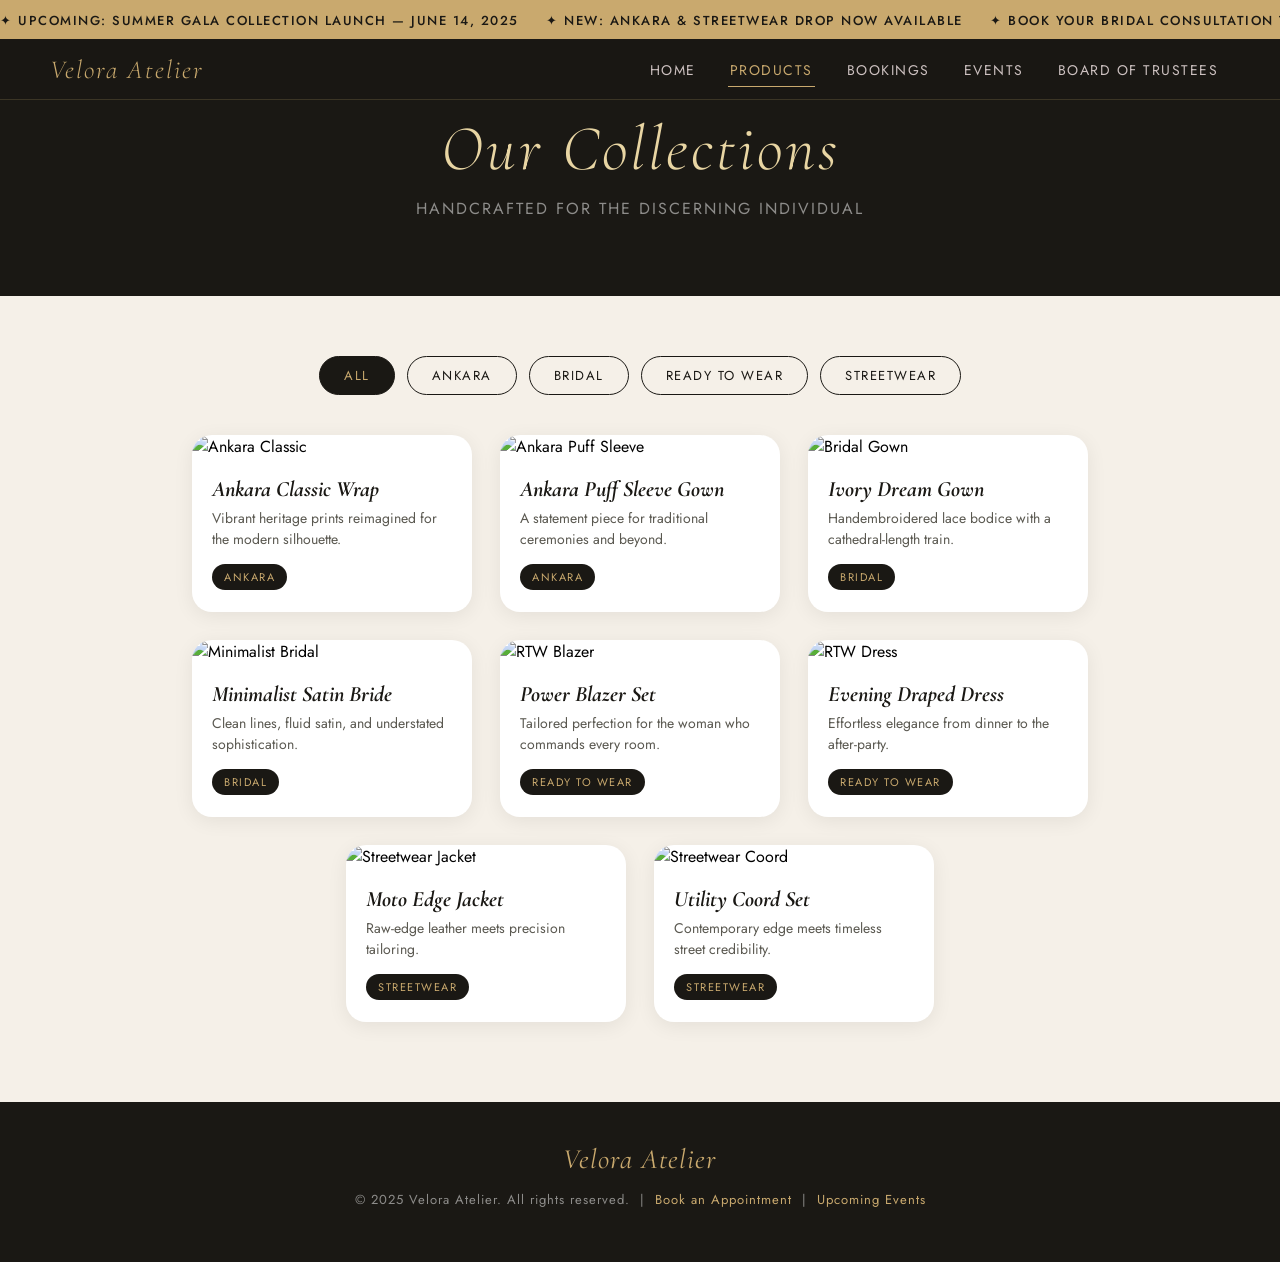
==== product.html @ ba20d177 "Add files via upload" ====
<!DOCTYPE html>
<html lang="en">
<head>
  <meta charset="UTF-8">
  <meta name="viewport" content="width=device-width, initial-scale=1.0">
  <link rel="stylesheet" href="Practice.css">
  <title>Velora Atelier — Products</title>
</head>
<body>

  <!-- MARQUEE -->
  <div class="marquee-bar">
    <div class="marquee-inner">
      ✦ UPCOMING: Summer Gala Collection Launch — June 14, 2025 &nbsp;&nbsp;&nbsp;
      ✦ NEW: Ankara & Streetwear drop now available &nbsp;&nbsp;&nbsp;
      ✦ BOOK your bridal consultation today — limited slots &nbsp;&nbsp;&nbsp;
      ✦ EVENT: Lagos Fashion Week — July 2025 &nbsp;&nbsp;&nbsp;
      ✦ FREE delivery on orders above ₦150,000 &nbsp;&nbsp;&nbsp;
    </div>
  </div>

  <!-- NAVBAR -->
  <nav class="navbar">
    <div class="logo"><h2>Velora Atelier</h2></div>
    <ul class="nav-links">
      <li><a href="index.html">Home</a></li>
      <li><a href="product.html" class="active">Products</a></li>
      <li><a href="bookings.html">Bookings</a></li>
      <li><a href="events.html">Events</a></li>
      <li><a href="trustees.html">Board of Trustees</a></li>
    </ul>
  </nav>

  <!-- PAGE HERO -->
  <section class="page-hero">
    <h1>Our Collections</h1>
    <p>Handcrafted for the discerning individual</p>
  </section>

  <!-- PRODUCTS -->
  <section class="products-section">

    <!-- FILTER BAR (JavaScript feature) -->
    <div class="filter-bar">
      <button class="filter-btn active" onclick="filterProducts('all', this)">All</button>
      <button class="filter-btn" onclick="filterProducts('ankara', this)">Ankara</button>
      <button class="filter-btn" onclick="filterProducts('bridal', this)">Bridal</button>
      <button class="filter-btn" onclick="filterProducts('ready-to-wear', this)">Ready to Wear</button>
      <button class="filter-btn" onclick="filterProducts('streetwear', this)">Streetwear</button>
    </div>

    <div class="products-grid" id="productsGrid">

      <div class="product-card" data-category="ankara">
        <img src="Pictures/ankara.jpg" alt="Ankara Classic">
        <div class="product-info">
          <h3>Ankara Classic Wrap</h3>
          <p>Vibrant heritage prints reimagined for the modern silhouette.</p>
          <span class="product-tag">Ankara</span>
        </div>
      </div>

      <div class="product-card" data-category="ankara">
        <img src="Pictures/ankara.jpg" alt="Ankara Puff Sleeve">
        <div class="product-info">
          <h3>Ankara Puff Sleeve Gown</h3>
          <p>A statement piece for traditional ceremonies and beyond.</p>
          <span class="product-tag">Ankara</span>
        </div>
      </div>

      <div class="product-card" data-category="bridal">
        <img src="Pictures/bridal.jpg" alt="Bridal Gown">
        <div class="product-info">
          <h3>Ivory Dream Gown</h3>
          <p>Handembroidered lace bodice with a cathedral-length train.</p>
          <span class="product-tag">Bridal</span>
        </div>
      </div>

      <div class="product-card" data-category="bridal">
        <img src="Pictures/bridal.jpg" alt="Minimalist Bridal">
        <div class="product-info">
          <h3>Minimalist Satin Bride</h3>
          <p>Clean lines, fluid satin, and understated sophistication.</p>
          <span class="product-tag">Bridal</span>
        </div>
      </div>

      <div class="product-card" data-category="ready-to-wear">
        <img src="Pictures/ahmadardity-fashion-show-1746622_1920.jpg" alt="RTW Blazer">
        <div class="product-info">
          <h3>Power Blazer Set</h3>
          <p>Tailored perfection for the woman who commands every room.</p>
          <span class="product-tag">Ready to Wear</span>
        </div>
      </div>

      <div class="product-card" data-category="ready-to-wear">
        <img src="Pictures/ahmadardity-fashion-show-1746622_1920.jpg" alt="RTW Dress">
        <div class="product-info">
          <h3>Evening Draped Dress</h3>
          <p>Effortless elegance from dinner to the after-party.</p>
          <span class="product-tag">Ready to Wear</span>
        </div>
      </div>

      <div class="product-card" data-category="streetwear">
        <img src="Pictures/stretwear m.jpg" alt="Streetwear Jacket">
        <div class="product-info">
          <h3>Moto Edge Jacket</h3>
          <p>Raw-edge leather meets precision tailoring.</p>
          <span class="product-tag">Streetwear</span>
        </div>
      </div>

      <div class="product-card" data-category="streetwear">
        <img src="Pictures/streetwear f.jpg" alt="Streetwear Coord">
        <div class="product-info">
          <h3>Utility Coord Set</h3>
          <p>Contemporary edge meets timeless street credibility.</p>
          <span class="product-tag">Streetwear</span>
        </div>
      </div>

    </div>

    <!-- Empty state -->
    <p id="emptyMsg" style="display:none; text-align:center; color:#aaa; font-size:16px; padding:40px;">
      No items found in this category.
    </p>
  </section>

  <!-- FOOTER -->
  <footer>
    <span class="footer-logo">Velora Atelier</span>
    <p>© 2025 Velora Atelier. All rights reserved. &nbsp;|&nbsp;
      <a href="bookings.html">Book an Appointment</a> &nbsp;|&nbsp;
      <a href="events.html">Upcoming Events</a>
    </p>
  </footer>

  <script>
    // ── Product Filter (JavaScript feature)
    function filterProducts(category, btn) {
      document.querySelectorAll('.filter-btn').forEach(b => b.classList.remove('active'));
      btn.classList.add('active');
      const cards = document.querySelectorAll('.product-card');
      let visible = 0;
      cards.forEach(card => {
        if (category === 'all' || card.dataset.category === category) {
          card.style.display = 'block';
          card.style.animation = 'pageFadeIn 0.4s ease';
          visible++;
        } else {
          card.style.display = 'none';
        }
      });
      document.getElementById('emptyMsg').style.display = visible === 0 ? 'block' : 'none';
    }

    // ── Scroll reveal
    const reveals = document.querySelectorAll('.product-card');
    const observer = new IntersectionObserver((entries) => {
      entries.forEach(e => {
        if (e.isIntersecting) {
          e.target.style.opacity = '1';
          e.target.style.transform = 'translateY(0)';
        }
      });
    }, { threshold: 0.1 });
    reveals.forEach(el => {
      el.style.opacity = '0';
      el.style.transform = 'translateY(30px)';
      el.style.transition = 'opacity 0.6s ease, transform 0.6s ease';
      observer.observe(el);
    });
  </script>
</body>
</html>
---- Practice.css ----
/* =============================================
   VELORA ATELIER — Global Stylesheet
   ============================================= */

@import url('https://fonts.googleapis.com/css2?family=Cormorant+Garamond:ital,wght@0,300;0,400;0,600;1,300;1,400&family=Jost:wght@300;400;500;600&display=swap');

:root {
  --gold: #c9a96e;
  --gold-light: #e8d5a3;
  --dark: #1a1814;
  --dark-mid: #2a2720;
  --warm-gray: #5a5850;
  --warm-gray-light: rgba(90, 88, 84, 0.35);
  --cream: #f5f0e8;
  --white: #ffffff;
  --text-light: rgba(233, 219, 219, 0.865);
  --nav-bg: rgba(26, 24, 20, 0.92);
  --radius-sm: 10px;
  --radius-md: 20px;
  --radius-lg: 30px;
  --transition: 0.3s ease;
  --font-display: 'Cormorant Garamond', Georgia, serif;
  --font-body: 'Jost', 'Trebuchet MS', Arial, sans-serif;
}

@keyframes pageFadeIn {
  from { opacity: 0; transform: translateY(18px); }
  to   { opacity: 1; transform: translateY(0); }
}

@keyframes marqueeScroll {
  from { transform: translateX(100vw); }
  to   { transform: translateX(-100%); }
}

@keyframes fadeSlideUp {
  from { opacity: 0; transform: translateY(30px); }
  to   { opacity: 1; transform: translateY(0); }
}

*, *::before, *::after { box-sizing: border-box; }

body {
  margin: 0;
  font-family: var(--font-body);
  background-color: var(--cream);
  animation: pageFadeIn 1.2s ease-out;
}

/* ── MARQUEE ── */
.marquee-bar {
  background-color: var(--gold);
  color: var(--dark);
  padding: 8px 0;
  overflow: hidden;
  white-space: nowrap;
  position: fixed;
  top: 0;
  width: 100%;
  z-index: 1001;
}

.marquee-inner {
  display: inline-block;
  animation: marqueeScroll 28s linear infinite;
  font-family: var(--font-body);
  font-size: 13px;
  font-weight: 500;
  letter-spacing: 1.5px;
  text-transform: uppercase;
}

/* ── NAVBAR ── */
.navbar {
  display: flex;
  justify-content: space-between;
  align-items: center;
  padding: 14px 50px;
  position: fixed;
  top: 40px; /* below marquee */
  width: 100%;
  z-index: 1000;
  background-color: var(--nav-bg);
  backdrop-filter: blur(10px);
  border-bottom: 1px solid rgba(201, 169, 110, 0.2);
}

.logo h2 {
  color: var(--gold);
  font-family: var(--font-display);
  font-style: italic;
  font-weight: 300;
  font-size: 26px;
  margin: 0;
  letter-spacing: 2px;
}

.nav-links {
  display: flex;
  list-style: none;
  margin: 0;
  padding: 0;
  gap: 10px;
}

.nav-links li { margin: 0 10px; }

.nav-links a {
  text-decoration: none;
  color: var(--text-light);
  font-family: var(--font-body);
  font-weight: 400;
  font-size: 14px;
  letter-spacing: 1.5px;
  text-transform: uppercase;
  padding: 6px 2px;
  border-bottom: 1px solid transparent;
  transition: color var(--transition), border-color var(--transition);
}

.nav-links a:hover,
.nav-links a.active {
  color: var(--gold);
  border-bottom-color: var(--gold);
}

/* ── PAGE HERO ── */
.page-hero {
  padding-top: 110px; /* navbar + marquee */
  background: var(--dark);
  text-align: center;
  padding-bottom: 60px;
}

.page-hero h1 {
  font-family: var(--font-display);
  font-style: italic;
  color: var(--gold-light);
  font-size: 64px;
  font-weight: 300;
  margin: 0;
  letter-spacing: 3px;
}

.page-hero p {
  color: rgba(255,255,255,0.5);
  font-size: 16px;
  letter-spacing: 2px;
  text-transform: uppercase;
  margin-top: 10px;
}

/* ── HOME: LANDING FRONT ── */
.front {
  position: relative;
  display: flex;
  flex-direction: column;
  padding-top: 100px; /* marquee (32) + navbar (~68) */
}

.front #landing {
  width: 100%;
  height: 100vh;
  object-fit: cover;
  display: block;
  filter: brightness(38%);
}

.overlay-text {
  position: absolute;
  top: 50%;
  left: 16%;
  transform: translate(-50%, -50%);
  color: white;
  font-size: 62px;
  text-align: center;
  font-family: var(--font-display);
  font-style: italic;
  font-weight: 300;
  letter-spacing: 3px;
  width: 75%;
  animation: fadeSlideUp 1.4s ease-out 0.4s both;
}

.overlay-text p {
  font-family: var(--font-body);
  font-size: 18px;
  font-weight: 300;
  letter-spacing: 2.5px;
  text-transform: uppercase;
  color: rgba(255,255,255,0.75);
  margin: 20px 0 40px;
}

.button-home {
  display: flex;
  list-style: none;
  margin: 0 auto;
  padding: 0;
  width: fit-content;
  gap: 20px;
}

.button-home a {
  display: inline-block;
  font-size: 13px;
  color: white;
  text-decoration: none;
  padding: 14px 34px;
  font-family: var(--font-body);
  font-weight: 400;
  letter-spacing: 2px;
  text-transform: uppercase;
  border-radius: var(--radius-sm);
  transition: all 0.4s ease;
  border: 1px solid rgba(255,255,255,0.5);
  background: rgba(255,255,255,0.08);
}

.button-home a:hover {
  background: var(--gold);
  border-color: var(--gold);
  color: var(--dark);
  transform: translateY(-2px);
}

#white {
  background: var(--gold);
  border-color: var(--gold);
  color: var(--dark);
}

#white:hover {
  background: transparent;
  color: white;
}

/* ── MID / COLLECTIONS ── */
.mid {
  background-color: var(--cream);
  text-align: center;
  padding: 80px 40px;
}

.mid h1 {
  font-family: var(--font-display);
  font-style: italic;
  font-size: 50px;
  font-weight: 300;
  color: var(--dark);
  margin: 0 0 10px;
  letter-spacing: 2px;
}

.mid .p {
  font-size: 16px;
  color: var(--warm-gray);
  letter-spacing: 2px;
  text-transform: uppercase;
  margin-bottom: 50px;
}

/* ── CAROUSEL / GRID ── */
.carousel {
  display: flex;
  flex-direction: row;
  flex-wrap: wrap;
  gap: 30px;
  justify-content: center;
  padding-bottom: 30px;
}

.grid-item {
  display: flex;
  flex-direction: column;
  align-items: center;
  width: 260px;
  background-color: white;
  border-radius: var(--radius-lg);
  box-shadow: 0 4px 24px rgba(0,0,0,0.08);
  transition: transform 0.4s ease, box-shadow 0.4s ease;
  overflow: hidden;
  cursor: pointer;
}

.grid-item img {
  width: 100%;
  height: 300px;
  object-fit: cover;
}

.grid-item h2 {
  font-family: var(--font-display);
  font-style: italic;
  font-size: 24px;
  font-weight: 400;
  color: var(--dark);
  margin: 16px 0 6px;
}

.grid-item p {
  font-family: var(--font-body);
  font-size: 14px;
  color: var(--warm-gray);
  padding-inline: 20px;
  margin: 0 0 20px;
  line-height: 1.6;
}

.grid-item:hover {
  transform: translateY(-8px);
  box-shadow: 0 16px 40px rgba(0,0,0,0.15);
}

/* ── STORY SECTION ── */
.story {
  background-color: var(--dark);
  color: white;
  display: flex;
  padding: 80px 60px;
  justify-content: center;
  align-items: center;
  gap: 60px;
}

.right {
  flex: 1;
  max-width: 480px;
}

.right img {
  width: 100%;
  height: 560px;
  object-fit: cover;
  border-radius: 50px;
  border: 1px solid rgba(201,169,110,0.3);
}

.left {
  flex: 1;
  max-width: 540px;
}

.left h1 {
  color: var(--gold-light);
  font-family: var(--font-display);
  font-style: italic;
  font-size: 52px;
  font-weight: 300;
  margin-bottom: 24px;
  letter-spacing: 2px;
}

.left p {
  font-size: 17px;
  line-height: 2;
  color: rgba(255,255,255,0.7);
  font-weight: 300;
}

/* ── TESTIMONIALS ── */
.testimonials {
  background-color: var(--cream);
  text-align: center;
  padding: 80px 40px;
}

.testimonials h1 {
  font-family: var(--font-display);
  font-style: italic;
  font-size: 50px;
  font-weight: 300;
  color: var(--dark);
  margin: 0 0 10px;
  letter-spacing: 2px;
}

.testimonials .p {
  font-size: 16px;
  color: var(--warm-gray);
  letter-spacing: 2px;
  text-transform: uppercase;
  margin-bottom: 50px;
}

.grid-itemm {
  display: flex;
  flex-direction: column;
  width: 340px;
  background-color: white;
  border-radius: var(--radius-md);
  padding: 32px;
  box-shadow: 0 4px 24px rgba(0,0,0,0.07);
  transition: transform 0.3s ease;
  text-align: left;
}

.grid-itemm:hover { transform: translateY(-6px); }

.grid-itemm p { font-size: 16px; line-height: 1.7; color: #444; font-style: italic; }
.grid-itemm h3 { margin: 16px 0 4px; color: var(--dark); font-family: var(--font-display); font-size: 20px; }
.grid-itemm .sub-p { margin: 0; color: var(--gold); font-size: 13px; letter-spacing: 1px; text-transform: uppercase; font-style: normal; }

/* ── PRODUCTS PAGE ── */
.products-section {
  padding: 60px 40px 80px;
  background: var(--cream);
}

.products-section h2 {
  font-family: var(--font-display);
  font-style: italic;
  font-size: 38px;
  color: var(--dark);
  font-weight: 300;
  text-align: center;
  margin-bottom: 10px;
}

.section-sub {
  text-align: center;
  font-size: 13px;
  letter-spacing: 2px;
  text-transform: uppercase;
  color: var(--warm-gray);
  margin-bottom: 40px;
}

.products-grid {
  display: flex;
  flex-wrap: wrap;
  gap: 28px;
  justify-content: center;
}

.product-card {
  width: 280px;
  background: white;
  border-radius: var(--radius-md);
  overflow: hidden;
  box-shadow: 0 4px 20px rgba(0,0,0,0.07);
  transition: transform 0.3s ease, box-shadow 0.3s ease;
  cursor: pointer;
}

.product-card:hover {
  transform: translateY(-8px);
  box-shadow: 0 16px 40px rgba(0,0,0,0.13);
}

.product-card img {
  width: 100%;
  height: 340px;
  object-fit: cover;
}

.product-info {
  padding: 18px 20px 22px;
}

.product-info h3 {
  font-family: var(--font-display);
  font-style: italic;
  font-size: 22px;
  margin: 0 0 6px;
  color: var(--dark);
}

.product-info p {
  font-size: 14px;
  color: var(--warm-gray);
  margin: 0 0 14px;
  line-height: 1.5;
}

.product-tag {
  display: inline-block;
  background: var(--dark);
  color: var(--gold);
  font-size: 11px;
  letter-spacing: 1.5px;
  text-transform: uppercase;
  padding: 5px 12px;
  border-radius: 20px;
}

/* ── FILTER BUTTONS ── */
.filter-bar {
  display: flex;
  justify-content: center;
  gap: 12px;
  flex-wrap: wrap;
  margin-bottom: 40px;
}

.filter-btn {
  padding: 9px 24px;
  border: 1px solid var(--dark);
  background: transparent;
  color: var(--dark);
  font-family: var(--font-body);
  font-size: 13px;
  letter-spacing: 1.5px;
  text-transform: uppercase;
  border-radius: 30px;
  cursor: pointer;
  transition: all 0.3s ease;
}

.filter-btn:hover,
.filter-btn.active {
  background: var(--dark);
  color: var(--gold);
}

/* ── BOOKINGS PAGE ── */
.booking-section {
  padding: 60px 40px 80px;
  background: var(--cream);
  display: flex;
  justify-content: center;
  align-items: flex-start;
  gap: 60px;
  flex-wrap: wrap;
}

.booking-info {
  max-width: 420px;
  padding-top: 20px;
}

.booking-info h2 {
  font-family: var(--font-display);
  font-style: italic;
  font-size: 42px;
  color: var(--dark);
  font-weight: 300;
  margin-bottom: 20px;
}

.booking-info p {
  font-size: 16px;
  line-height: 1.9;
  color: var(--warm-gray);
  margin-bottom: 30px;
}

.contact-detail {
  display: flex;
  align-items: center;
  gap: 14px;
  margin-bottom: 18px;
  font-size: 15px;
  color: var(--dark);
}

.contact-icon {
  width: 44px;
  height: 44px;
  background: var(--dark);
  border-radius: 50%;
  display: flex;
  align-items: center;
  justify-content: center;
  color: var(--gold);
  font-size: 18px;
  flex-shrink: 0;
}

/* ── FORM ── */
.booking-form {
  background: white;
  padding: 48px;
  border-radius: var(--radius-md);
  box-shadow: 0 8px 40px rgba(0,0,0,0.08);
  width: 480px;
  max-width: 100%;
}

.booking-form h3 {
  font-family: var(--font-display);
  font-style: italic;
  font-size: 28px;
  color: var(--dark);
  margin: 0 0 30px;
  font-weight: 400;
}

.form-group {
  margin-bottom: 22px;
}

.form-group label {
  display: block;
  font-size: 12px;
  letter-spacing: 1.5px;
  text-transform: uppercase;
  color: var(--warm-gray);
  margin-bottom: 8px;
  font-weight: 500;
}

.form-group input,
.form-group select,
.form-group textarea {
  width: 100%;
  padding: 13px 16px;
  border: 1px solid #ddd;
  border-radius: var(--radius-sm);
  font-family: var(--font-body);
  font-size: 15px;
  color: var(--dark);
  background: #fafafa;
  transition: border-color 0.3s, box-shadow 0.3s;
  outline: none;
}

.form-group input:focus,
.form-group select:focus,
.form-group textarea:focus {
  border-color: var(--gold);
  box-shadow: 0 0 0 3px rgba(201,169,110,0.15);
  background: white;
}

.form-group textarea { resize: vertical; min-height: 110px; }

.submit-btn {
  width: 100%;
  padding: 15px;
  background: var(--dark);
  color: var(--gold);
  border: none;
  border-radius: var(--radius-sm);
  font-family: var(--font-body);
  font-size: 14px;
  letter-spacing: 2px;
  text-transform: uppercase;
  cursor: pointer;
  transition: background 0.3s, color 0.3s, transform 0.2s;
  font-weight: 500;
}

.submit-btn:hover {
  background: var(--gold);
  color: var(--dark);
  transform: translateY(-2px);
}

.success-msg {
  display: none;
  background: #d4edda;
  color: #155724;
  padding: 14px 20px;
  border-radius: var(--radius-sm);
  margin-top: 16px;
  font-size: 14px;
  text-align: center;
}

/* ── EVENTS PAGE ── */
.events-section {
  padding: 60px 60px 80px;
  background: var(--cream);
}

.events-grid {
  display: flex;
  flex-wrap: wrap;
  gap: 30px;
  justify-content: center;
}

.event-card {
  background: white;
  border-radius: var(--radius-md);
  overflow: hidden;
  width: 360px;
  box-shadow: 0 4px 24px rgba(0,0,0,0.07);
  transition: transform 0.3s ease;
  cursor: pointer;
}

.event-card:hover { transform: translateY(-6px); }

.event-img-wrap { position: relative; }

.event-card img {
  width: 100%;
  height: 220px;
  object-fit: cover;
}

.event-date-badge {
  position: absolute;
  top: 16px;
  left: 16px;
  background: var(--dark);
  color: var(--gold);
  text-align: center;
  padding: 10px 14px;
  border-radius: var(--radius-sm);
  font-family: var(--font-body);
}

.event-date-badge .day {
  font-size: 26px;
  font-weight: 600;
  display: block;
  line-height: 1;
}

.event-date-badge .month {
  font-size: 11px;
  letter-spacing: 1.5px;
  text-transform: uppercase;
}

.event-body { padding: 22px; }

.event-body h3 {
  font-family: var(--font-display);
  font-style: italic;
  font-size: 24px;
  color: var(--dark);
  margin: 0 0 10px;
  font-weight: 400;
}

.event-body p {
  font-size: 14px;
  color: var(--warm-gray);
  line-height: 1.6;
  margin: 0 0 16px;
}

.event-meta {
  display: flex;
  gap: 20px;
  font-size: 13px;
  color: var(--warm-gray);
  margin-bottom: 18px;
}

.event-meta span::before { margin-right: 5px; }

.rsvp-btn {
  display: inline-block;
  padding: 10px 24px;
  background: var(--dark);
  color: var(--gold);
  font-size: 12px;
  letter-spacing: 1.5px;
  text-transform: uppercase;
  text-decoration: none;
  border-radius: 20px;
  transition: background 0.3s, color 0.3s;
  font-family: var(--font-body);
  border: none;
  cursor: pointer;
}

.rsvp-btn:hover { background: var(--gold); color: var(--dark); }

/* ── TRUSTEES PAGE ── */
.trustees-section {
  padding: 60px 40px 80px;
  background: var(--cream);
  text-align: center;
}

.trustees-section > p {
  font-size: 16px;
  color: var(--warm-gray);
  letter-spacing: 1.5px;
  text-transform: uppercase;
  margin-bottom: 50px;
}

.trustees-grid {
  display: flex;
  flex-wrap: wrap;
  gap: 36px;
  justify-content: center;
}

.trustee-card {
  width: 240px;
  text-align: center;
  animation: fadeSlideUp 0.6s ease both;
}

.trustee-img-wrap {
  position: relative;
  width: 180px;
  height: 180px;
  margin: 0 auto 18px;
}

.trustee-img-wrap img {
  width: 180px;
  height: 180px;
  border-radius: 50%;
  object-fit: cover;
  border: 3px solid var(--gold);
  transition: transform 0.3s ease;
}

.trustee-card:hover .trustee-img-wrap img { transform: scale(1.05); }

.trustee-card h3 {
  font-family: var(--font-display);
  font-style: italic;
  font-size: 22px;
  color: var(--dark);
  margin: 0 0 6px;
  font-weight: 400;
}

.trustee-card .role {
  font-size: 12px;
  letter-spacing: 1.5px;
  text-transform: uppercase;
  color: var(--gold);
  display: block;
  margin-bottom: 12px;
}

.trustee-card p {
  font-size: 14px;
  color: var(--warm-gray);
  line-height: 1.6;
}

/* ── MODAL ── */
.modal-overlay {
  display: none;
  position: fixed;
  inset: 0;
  background: rgba(0,0,0,0.75);
  z-index: 9999;
  align-items: center;
  justify-content: center;
}

.modal-overlay.open { display: flex; }

.modal-box {
  background: white;
  border-radius: var(--radius-md);
  padding: 40px;
  max-width: 480px;
  width: 90%;
  text-align: center;
  position: relative;
}

.modal-box h3 {
  font-family: var(--font-display);
  font-style: italic;
  font-size: 30px;
  color: var(--dark);
  margin: 0 0 12px;
}

.modal-box p { color: var(--warm-gray); font-size: 15px; line-height: 1.7; }

.modal-close {
  position: absolute;
  top: 14px; right: 18px;
  background: none;
  border: none;
  font-size: 22px;
  cursor: pointer;
  color: var(--warm-gray);
}

/* ── FOOTER ── */
footer {
  background: var(--dark);
  color: rgba(255,255,255,0.5);
  text-align: center;
  padding: 40px 20px;
  font-size: 13px;
  letter-spacing: 1px;
}

footer .footer-logo {
  font-family: var(--font-display);
  font-style: italic;
  color: var(--gold);
  font-size: 28px;
  margin-bottom: 14px;
  display: block;
}

footer a { color: var(--gold); text-decoration: none; }
footer a:hover { text-decoration: underline; }

/* ── DOM DIAGRAM PAGE ── */
.dom-section {
  padding: 60px 40px 80px;
  background: var(--cream);
}

.dom-section h2 {
  font-family: var(--font-display);
  font-style: italic;
  font-size: 40px;
  color: var(--dark);
  font-weight: 300;
  text-align: center;
  margin-bottom: 10px;
}

.dom-tree {
  max-width: 800px;
  margin: 0 auto;
  font-family: monospace;
  font-size: 14px;
  background: var(--dark);
  color: #abb2bf;
  padding: 40px;
  border-radius: var(--radius-md);
  line-height: 2;
}

.dom-tree .tag { color: #e06c75; }
.dom-tree .attr { color: var(--gold); }
.dom-tree .comment { color: #5c6370; }

/* ── SCROLL REVEAL ── */
.reveal {
  opacity: 0;
  transform: translateY(30px);
  transition: opacity 0.7s ease, transform 0.7s ease;
}

.reveal.visible {
  opacity: 1;
  transform: translateY(0);
}

/* ── RESPONSIVE ── */
@media (max-width: 768px) {
  .navbar { padding: 12px 20px; flex-wrap: wrap; gap: 10px; }
  .overlay-text { font-size: 36px; width: 90%; }
  .story { flex-direction: column; padding: 50px 24px; }
  .booking-section { flex-direction: column; align-items: center; }
  .booking-form { width: 100%; padding: 30px 24px; }
  .left { max-width: 100%; padding: 0; }
  .right { max-width: 100%; margin: 0; }
  .page-hero h1 { font-size: 40px; }
}
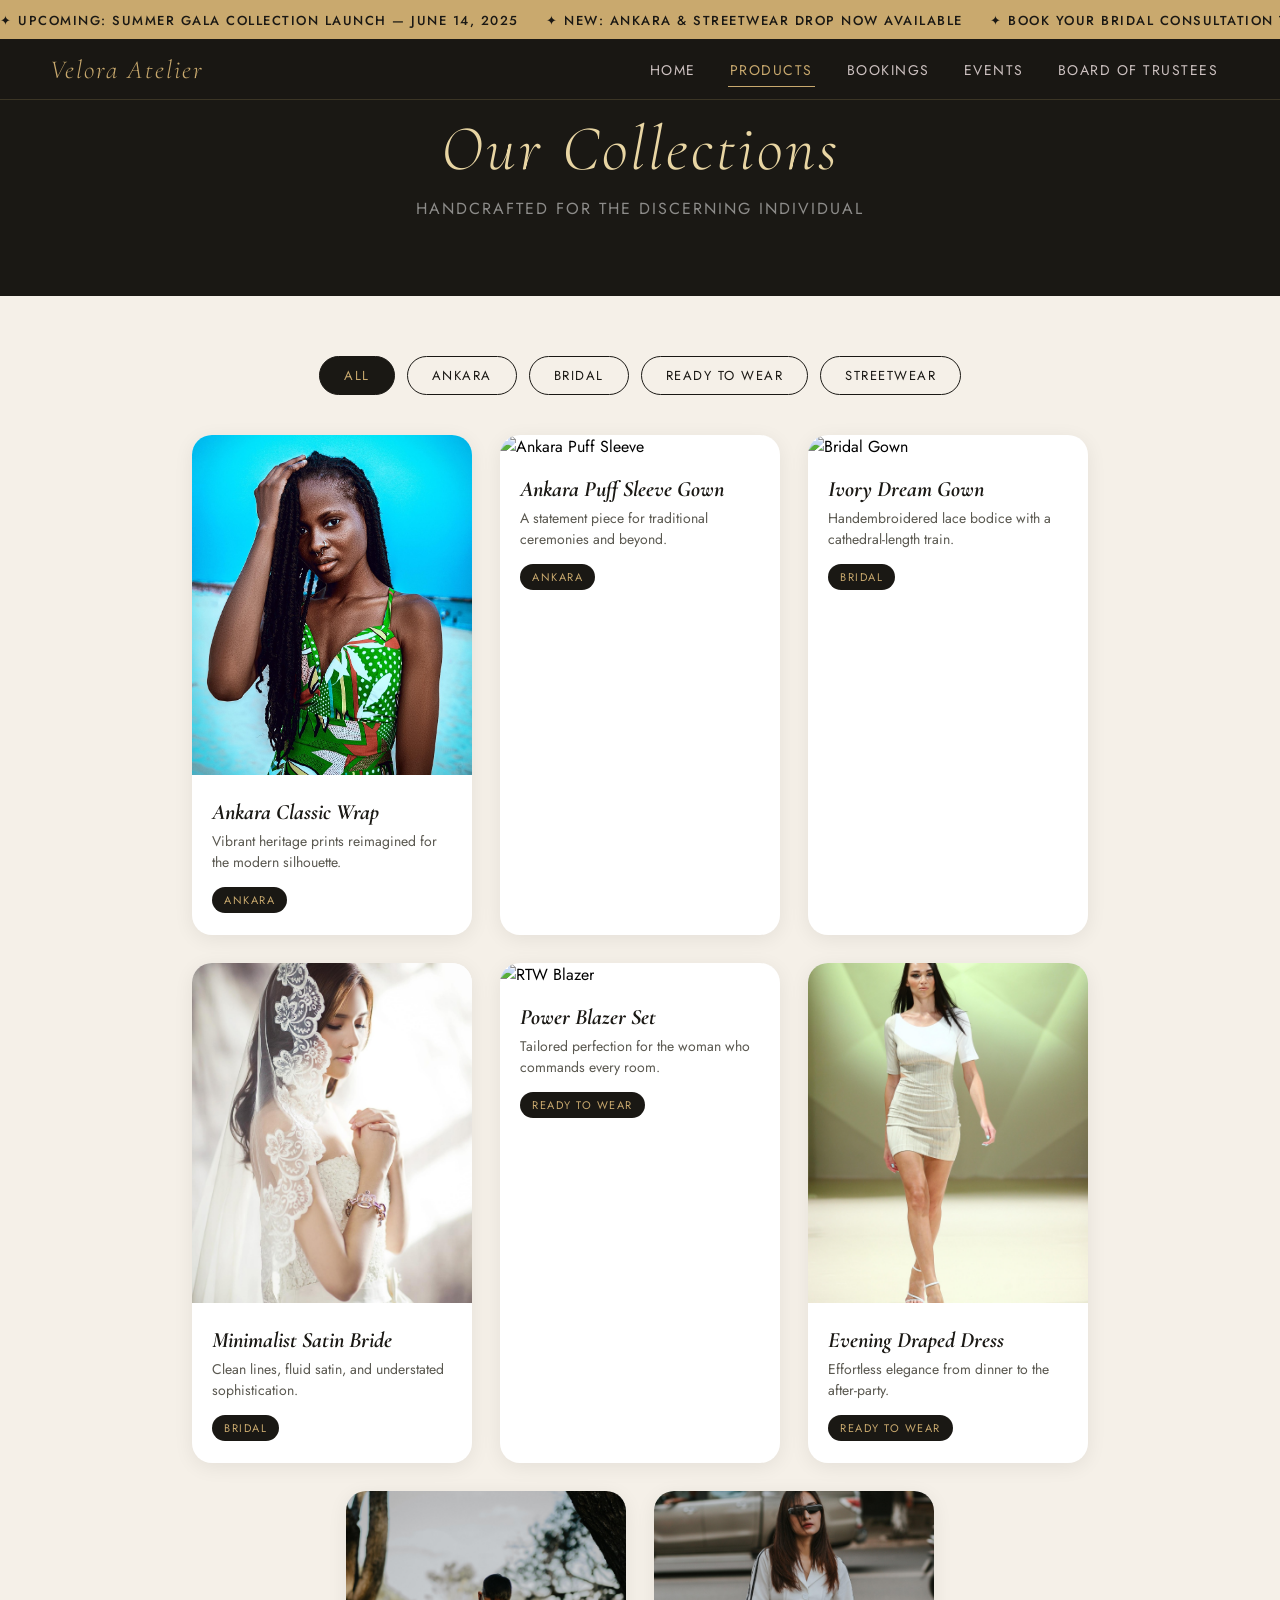
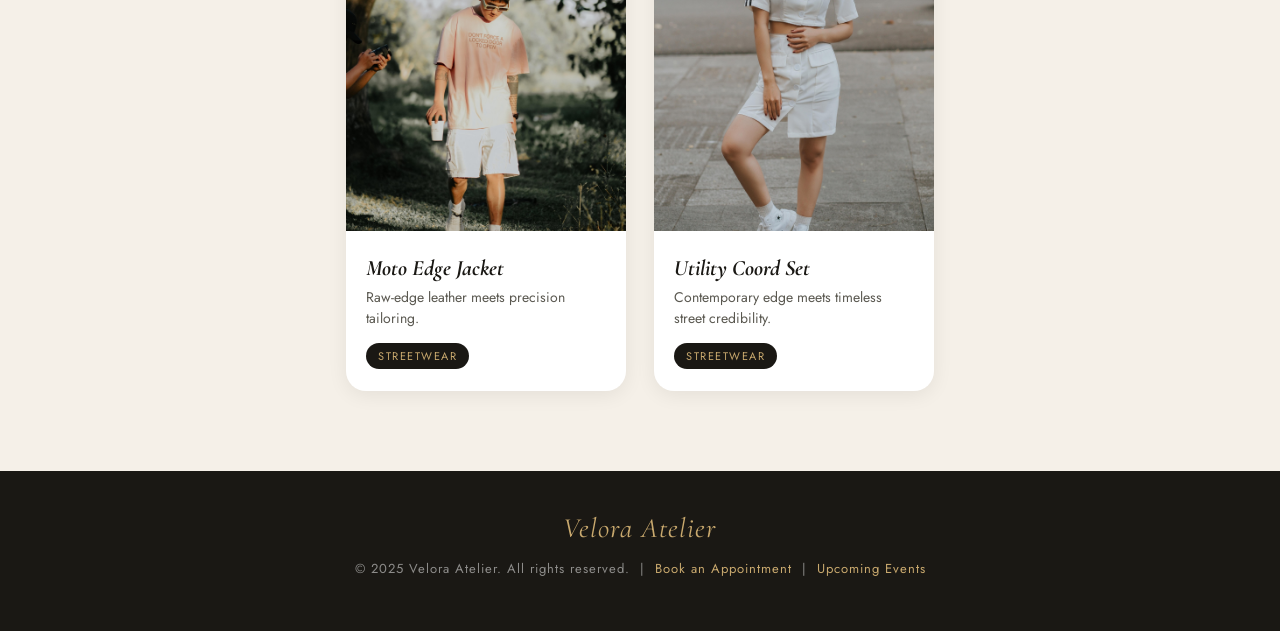
==== commit 5c5ea9f6: "Update product images in product.html" ====
--- a/product.html
+++ b/product.html
@@ -61,7 +61,7 @@
       </div>
 
       <div class="product-card" data-category="ankara">
-        <img src="Pictures/ankara.jpg" alt="Ankara Puff Sleeve">
+        <img src="Pictures/puff.jpg" alt="Ankara Puff Sleeve">
         <div class="product-info">
           <h3>Ankara Puff Sleeve Gown</h3>
           <p>A statement piece for traditional ceremonies and beyond.</p>
@@ -70,7 +70,7 @@
       </div>
 
       <div class="product-card" data-category="bridal">
-        <img src="Pictures/bridal.jpg" alt="Bridal Gown">
+        <img src="Pictures/ivory.jpg" alt="Bridal Gown">
         <div class="product-info">
           <h3>Ivory Dream Gown</h3>
           <p>Handembroidered lace bodice with a cathedral-length train.</p>
@@ -88,7 +88,7 @@
       </div>
 
       <div class="product-card" data-category="ready-to-wear">
-        <img src="Pictures/ahmadardity-fashion-show-1746622_1920.jpg" alt="RTW Blazer">
+        <img src="Pictures/power.jpg" alt="RTW Blazer">
         <div class="product-info">
           <h3>Power Blazer Set</h3>
           <p>Tailored perfection for the woman who commands every room.</p>
